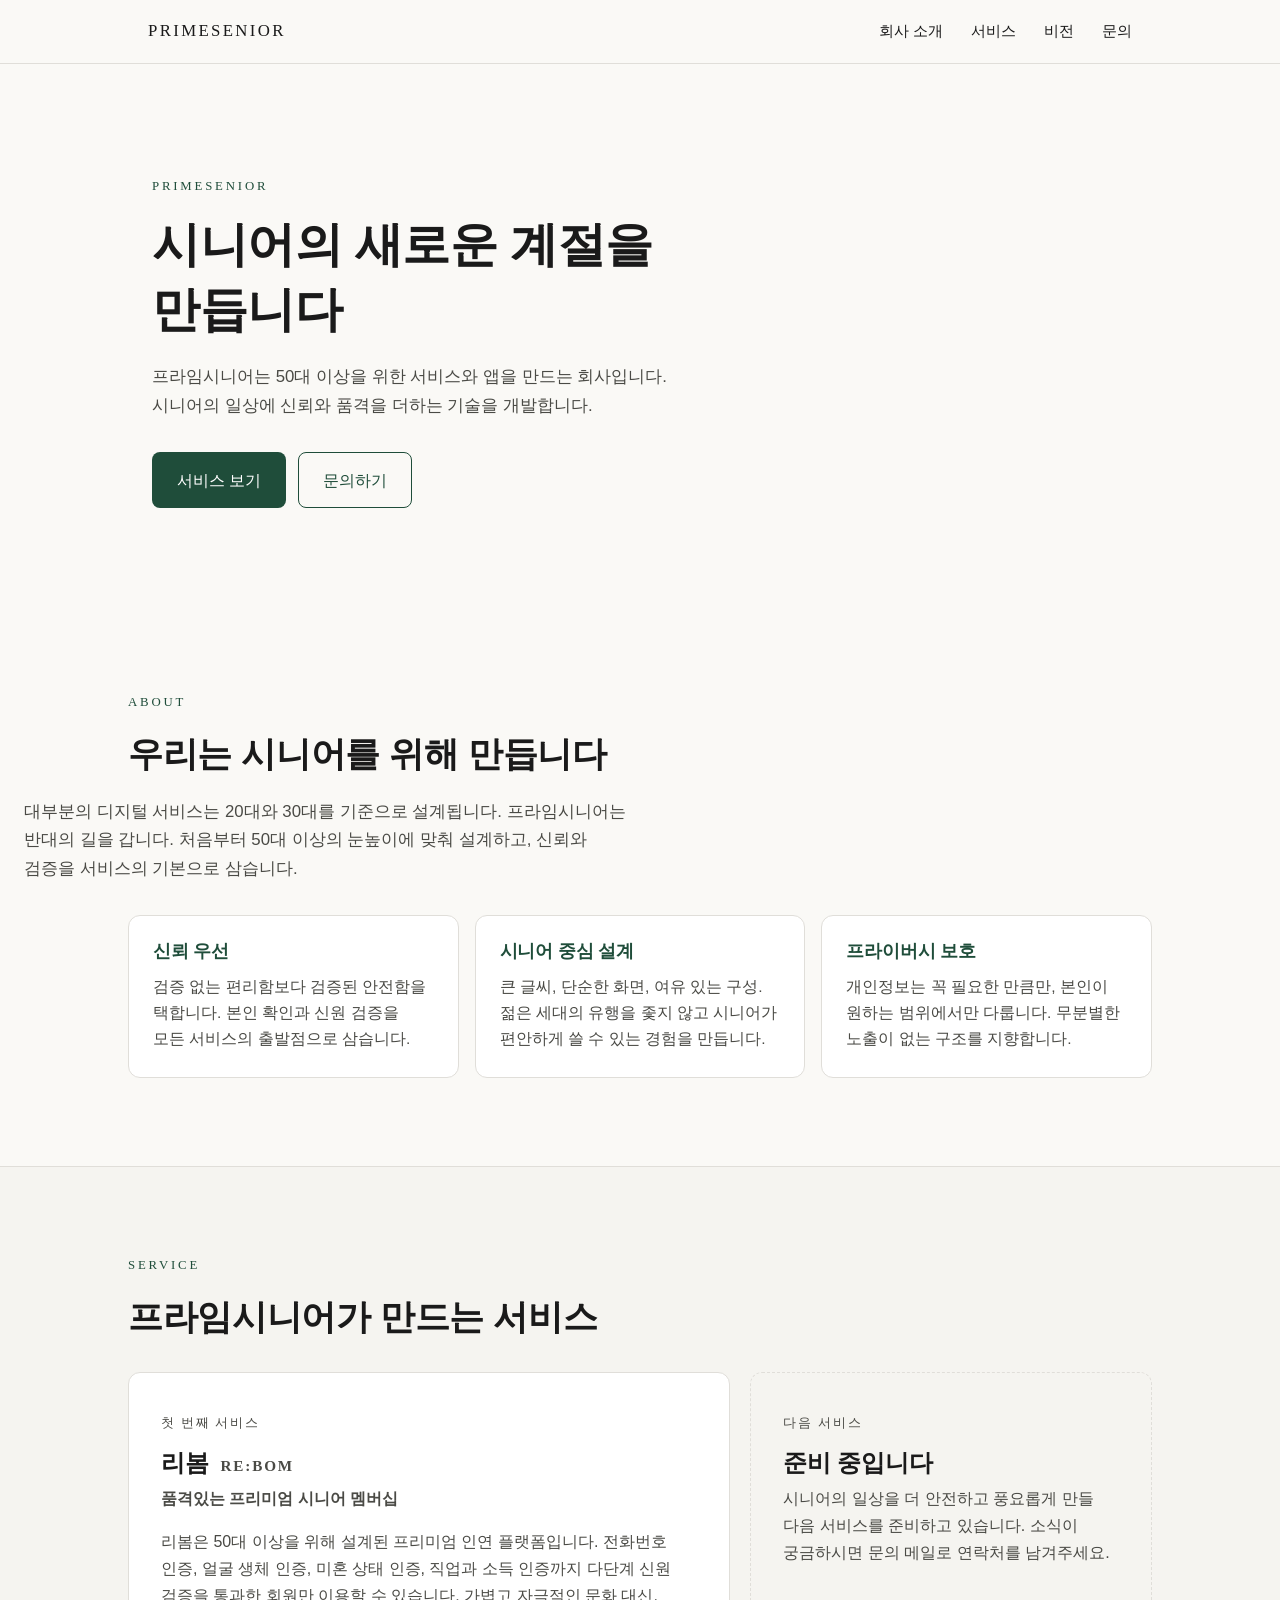
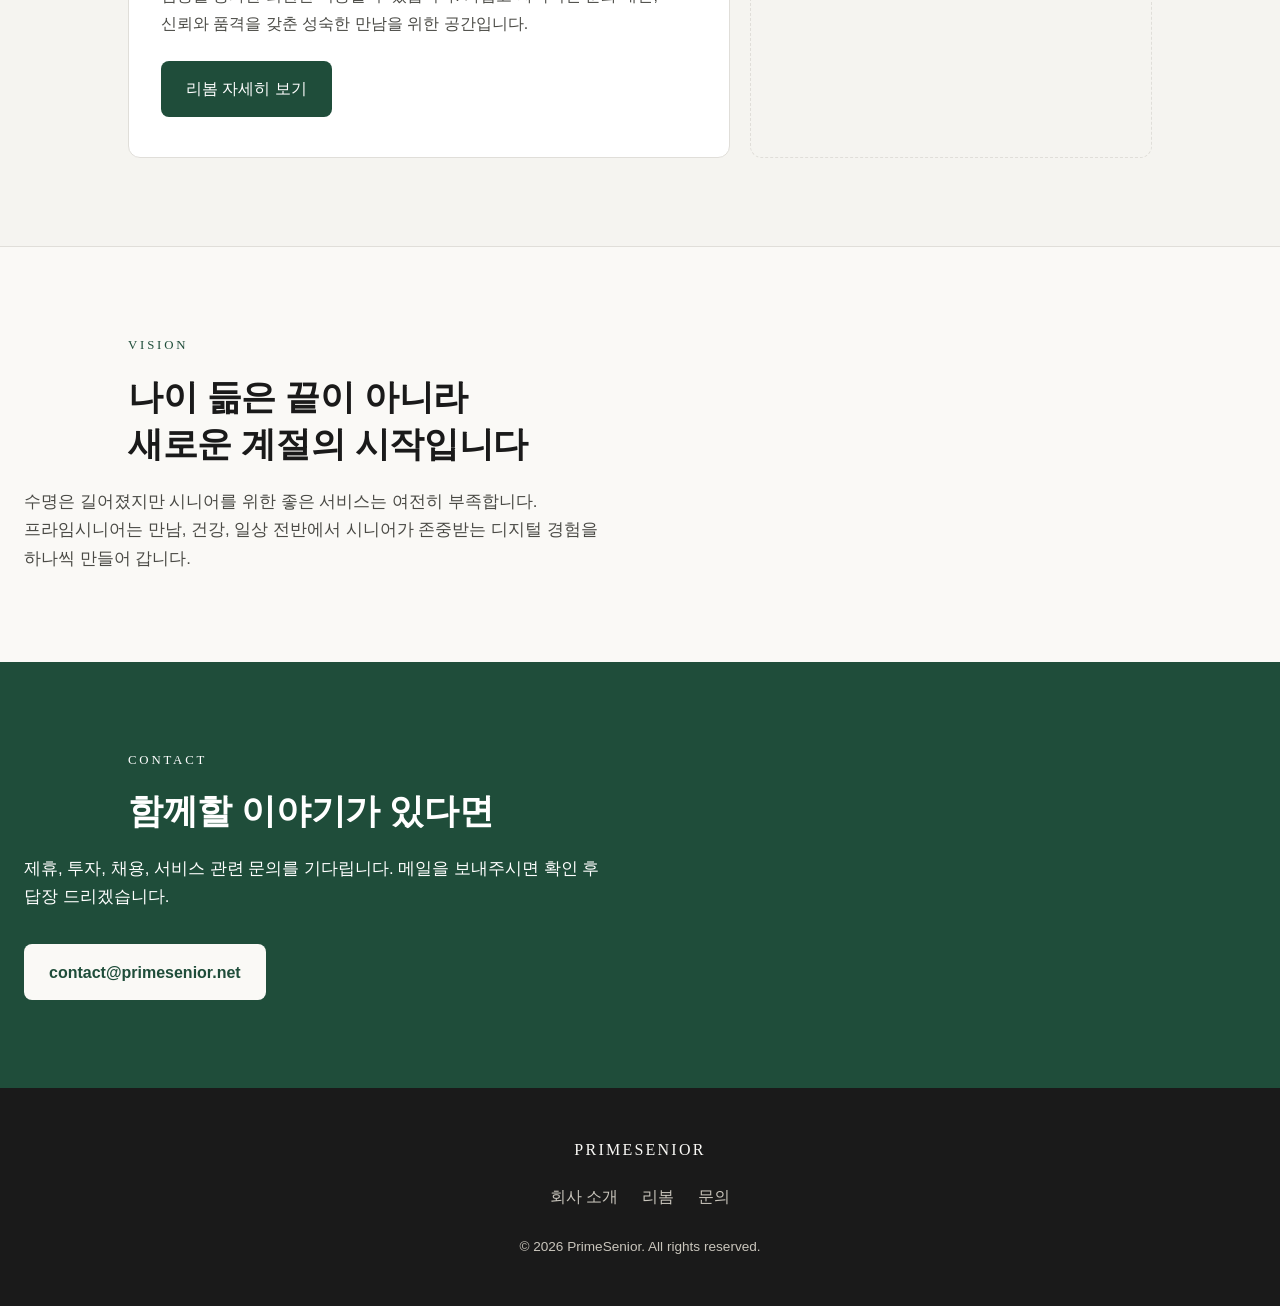
==== index.html @ 42880ac1 "Initial site: PrimeSenior company page Co-Authored-By: Claude Fable 5 <noreply@anthropic.com>" ====
<!DOCTYPE html>
<html lang="ko">
<head>
  <meta charset="UTF-8">
  <meta name="viewport" content="width=device-width, initial-scale=1.0">
  <title>프라임시니어 — 시니어를 위한 서비스를 만드는 회사</title>
  <meta name="description" content="프라임시니어는 50대 이상을 위한 서비스와 앱을 만드는 회사입니다. 프리미엄 시니어 멤버십 리봄을 운영합니다.">
  <link rel="canonical" href="https://primesenior.net/">
  <meta property="og:type" content="website">
  <meta property="og:title" content="프라임시니어 — 시니어를 위한 서비스를 만드는 회사">
  <meta property="og:description" content="시니어의 일상에 신뢰와 품격을 더하는 기술을 만듭니다.">
  <meta property="og:url" content="https://primesenior.net/">
  <link rel="icon" href="data:image/svg+xml,%3Csvg xmlns='http://www.w3.org/2000/svg' viewBox='0 0 100 100'%3E%3Crect width='100' height='100' rx='20' fill='%231f4d3a'/%3E%3Ctext x='50' y='68' font-size='52' font-family='Georgia,serif' fill='%23faf9f6' text-anchor='middle'%3EP%3C/text%3E%3C/svg%3E">
  <link rel="stylesheet" href="assets/style.css">
</head>
<body>
  <a class="skip-link" href="#main">본문으로 건너뛰기</a>

  <header class="site-header">
    <nav class="nav" aria-label="주요 메뉴">
      <a class="brand" href="#top">PRIMESENIOR</a>
      <button class="nav-toggle" type="button" aria-expanded="false" aria-controls="nav-menu">
        <span class="nav-toggle-label">메뉴</span>
        <span class="nav-toggle-bar" aria-hidden="true"></span>
      </button>
      <ul class="nav-menu" id="nav-menu">
        <li><a href="#about">회사 소개</a></li>
        <li><a href="#service">서비스</a></li>
        <li><a href="#vision">비전</a></li>
        <li><a href="#contact">문의</a></li>
      </ul>
    </nav>
  </header>

  <main id="main">
    <section class="hero" id="top">
      <p class="eyebrow">PRIMESENIOR</p>
      <h1>시니어의 새로운 계절을<br>만듭니다</h1>
      <p class="hero-sub">
        프라임시니어는 50대 이상을 위한 서비스와 앱을 만드는 회사입니다.
        시니어의 일상에 신뢰와 품격을 더하는 기술을 개발합니다.
      </p>
      <div class="hero-actions">
        <a class="btn btn-primary" href="#service">서비스 보기</a>
        <a class="btn btn-ghost" href="#contact">문의하기</a>
      </div>
    </section>

    <section class="section" id="about" aria-labelledby="about-title">
      <p class="eyebrow">ABOUT</p>
      <h2 id="about-title">우리는 시니어를 위해 만듭니다</h2>
      <p class="section-lead">
        대부분의 디지털 서비스는 20대와 30대를 기준으로 설계됩니다.
        프라임시니어는 반대의 길을 갑니다. 처음부터 50대 이상의 눈높이에 맞춰
        설계하고, 신뢰와 검증을 서비스의 기본으로 삼습니다.
      </p>
      <ul class="card-grid">
        <li class="card">
          <h3>신뢰 우선</h3>
          <p>검증 없는 편리함보다 검증된 안전함을 택합니다. 본인 확인과 신원 검증을 모든 서비스의 출발점으로 삼습니다.</p>
        </li>
        <li class="card">
          <h3>시니어 중심 설계</h3>
          <p>큰 글씨, 단순한 화면, 여유 있는 구성. 젊은 세대의 유행을 좇지 않고 시니어가 편안하게 쓸 수 있는 경험을 만듭니다.</p>
        </li>
        <li class="card">
          <h3>프라이버시 보호</h3>
          <p>개인정보는 꼭 필요한 만큼만, 본인이 원하는 범위에서만 다룹니다. 무분별한 노출이 없는 구조를 지향합니다.</p>
        </li>
      </ul>
    </section>

    <section class="section section-alt" id="service" aria-labelledby="service-title">
      <p class="eyebrow">SERVICE</p>
      <h2 id="service-title">프라임시니어가 만드는 서비스</h2>
      <div class="service-list">
        <article class="service">
          <p class="service-tag">첫 번째 서비스</p>
          <h3>리봄 <span class="service-en">RE:BOM</span></h3>
          <p class="service-tagline">품격있는 프리미엄 시니어 멤버십</p>
          <p>
            리봄은 50대 이상을 위해 설계된 프리미엄 인연 플랫폼입니다.
            전화번호 인증, 얼굴 생체 인증, 미혼 상태 인증, 직업과 소득 인증까지
            다단계 신원 검증을 통과한 회원만 이용할 수 있습니다.
            가볍고 자극적인 문화 대신, 신뢰와 품격을 갖춘 성숙한 만남을 위한 공간입니다.
          </p>
          <a class="btn btn-primary" href="https://rebom-libom.vercel.app/">리봄 자세히 보기</a>
        </article>
        <article class="service service-upcoming">
          <p class="service-tag">다음 서비스</p>
          <h3>준비 중입니다</h3>
          <p>
            시니어의 일상을 더 안전하고 풍요롭게 만들 다음 서비스를 준비하고 있습니다.
            소식이 궁금하시면 문의 메일로 연락처를 남겨주세요.
          </p>
        </article>
      </div>
    </section>

    <section class="section" id="vision" aria-labelledby="vision-title">
      <p class="eyebrow">VISION</p>
      <h2 id="vision-title">나이 듦은 끝이 아니라<br>새로운 계절의 시작입니다</h2>
      <p class="section-lead">
        수명은 길어졌지만 시니어를 위한 좋은 서비스는 여전히 부족합니다.
        프라임시니어는 만남, 건강, 일상 전반에서 시니어가 존중받는
        디지털 경험을 하나씩 만들어 갑니다.
      </p>
    </section>

    <section class="section section-dark" id="contact" aria-labelledby="contact-title">
      <p class="eyebrow">CONTACT</p>
      <h2 id="contact-title">함께할 이야기가 있다면</h2>
      <p class="section-lead">
        제휴, 투자, 채용, 서비스 관련 문의를 기다립니다.
        메일을 보내주시면 확인 후 답장 드리겠습니다.
      </p>
      <a class="btn btn-light" href="mailto:contact@primesenior.net">contact@primesenior.net</a>
    </section>
  </main>

  <footer class="site-footer">
    <p class="footer-brand">PRIMESENIOR</p>
    <nav aria-label="바닥글 메뉴">
      <ul class="footer-links">
        <li><a href="#about">회사 소개</a></li>
        <li><a href="https://rebom-libom.vercel.app/">리봄</a></li>
        <li><a href="#contact">문의</a></li>
      </ul>
    </nav>
    <p class="footer-copy">© 2026 PrimeSenior. All rights reserved.</p>
  </footer>

  <script src="assets/script.js"></script>
</body>
</html>
---- assets/style.css ----
/* PrimeSenior — mobile-first, single accent, AAA contrast.
   Contrast ratios on #faf9f6: #1a1a1a 16.5:1, #4a4a45 8.5:1, #1f4d3a 9.2:1.
   On #1f4d3a: #fff 9.6:1. On #1a1a1a: #c9c5bc 10.1:1, #faf9f6 16.5:1. */

:root {
  --bg: #faf9f6;
  --bg-alt: #f5f4f0;
  --ink: #1a1a1a;
  --muted: #4a4a45;
  --accent: #1f4d3a;
  --line: #e0ded9;
  --dark-text: #c9c5bc;
}

* {
  margin: 0;
  padding: 0;
  box-sizing: border-box;
}

html {
  scroll-behavior: smooth;
}

@media (prefers-reduced-motion: reduce) {
  html {
    scroll-behavior: auto;
  }
  *,
  *::before,
  *::after {
    animation-duration: 0.01ms !important;
    animation-iteration-count: 1 !important;
    transition-duration: 0.01ms !important;
  }
}

body {
  font-family: "Apple SD Gothic Neo", "Pretendard", "Noto Sans KR", -apple-system, sans-serif;
  background: var(--bg);
  color: var(--ink);
  line-height: 1.7;
  word-break: keep-all;
}

h1, h2, h3 {
  line-height: 1.35;
  letter-spacing: -0.01em;
}

a {
  color: var(--accent);
}

a:focus-visible,
button:focus-visible {
  outline: 3px solid var(--accent);
  outline-offset: 3px;
  border-radius: 2px;
}

.skip-link {
  position: absolute;
  left: -9999px;
  top: 0;
  background: var(--accent);
  color: #fff;
  padding: 0.75rem 1.25rem;
  z-index: 100;
}

.skip-link:focus {
  left: 0;
}

/* Header */
.site-header {
  position: sticky;
  top: 0;
  background: var(--bg);
  border-bottom: 1px solid var(--line);
  z-index: 10;
}

.nav {
  display: flex;
  flex-wrap: wrap;
  align-items: center;
  justify-content: space-between;
  max-width: 64rem;
  margin: 0 auto;
  padding: 0.9rem 1.25rem;
}

.brand {
  font-family: Georgia, "Times New Roman", serif;
  font-size: 1.05rem;
  letter-spacing: 0.14em;
  color: var(--ink);
  text-decoration: none;
}

.nav-toggle {
  display: inline-flex;
  align-items: center;
  gap: 0.5rem;
  background: none;
  border: 1px solid var(--line);
  border-radius: 6px;
  padding: 0.45rem 0.8rem;
  font-size: 0.9rem;
  color: var(--ink);
  cursor: pointer;
}

.nav-toggle-bar {
  display: inline-block;
  width: 1rem;
  height: 2px;
  background: var(--ink);
  box-shadow: 0 5px 0 var(--ink), 0 -5px 0 var(--ink);
}

.nav-menu {
  display: none;
  list-style: none;
  width: 100%;
  padding-top: 0.75rem;
}

.nav-menu.open {
  display: block;
}

.nav-menu a {
  display: block;
  padding: 0.7rem 0.25rem;
  color: var(--ink);
  text-decoration: none;
  border-top: 1px solid var(--line);
  font-size: 1rem;
}

.nav-menu a:hover {
  color: var(--accent);
}

/* Hero */
.hero {
  max-width: 64rem;
  margin: 0 auto;
  padding: 4.5rem 1.25rem 4rem;
}

.eyebrow {
  font-family: Georgia, "Times New Roman", serif;
  font-size: 0.8rem;
  letter-spacing: 0.22em;
  color: var(--accent);
  margin-bottom: 1rem;
}

.hero h1 {
  font-size: clamp(1.9rem, 6vw, 3rem);
  margin-bottom: 1.25rem;
}

.hero-sub {
  font-size: 1.05rem;
  color: var(--muted);
  max-width: 34rem;
  margin-bottom: 2rem;
}

.hero-actions {
  display: flex;
  flex-wrap: wrap;
  gap: 0.75rem;
}

/* Buttons */
.btn {
  display: inline-block;
  padding: 0.85rem 1.5rem;
  border-radius: 8px;
  font-size: 1rem;
  text-decoration: none;
  border: 1px solid transparent;
}

.btn-primary {
  background: var(--accent);
  color: #fff;
}

.btn-primary:hover {
  background: #163a2c;
}

.btn-ghost {
  border-color: var(--accent);
  color: var(--accent);
}

.btn-ghost:hover {
  background: var(--bg-alt);
}

.btn-light {
  background: var(--bg);
  color: var(--accent);
  font-weight: 600;
}

.btn-light:hover {
  background: var(--bg-alt);
}

/* Sections */
.section {
  padding: 4rem 1.25rem;
}

.section > * {
  max-width: 64rem;
  margin-left: auto;
  margin-right: auto;
}

.section h2 {
  font-size: clamp(1.5rem, 4.5vw, 2.2rem);
  margin-bottom: 1.25rem;
}

.section-lead {
  font-size: 1.05rem;
  color: var(--muted);
  max-width: 38rem;
  margin-left: 0;
}

.section-alt {
  background: var(--bg-alt);
  border-top: 1px solid var(--line);
  border-bottom: 1px solid var(--line);
}

.section-dark {
  background: var(--accent);
  color: #fff;
}

.section-dark .eyebrow {
  color: #fff;
}

.section-dark .section-lead {
  color: #fff;
  margin-bottom: 2rem;
}

/* Cards */
.card-grid {
  list-style: none;
  display: grid;
  gap: 1rem;
  margin-top: 2rem;
}

.card {
  background: #fff;
  border: 1px solid var(--line);
  border-radius: 12px;
  padding: 1.5rem;
}

.card h3 {
  font-size: 1.1rem;
  margin-bottom: 0.6rem;
  color: var(--accent);
}

.card p {
  color: var(--muted);
  font-size: 0.97rem;
}

/* Services */
.service-list {
  display: grid;
  gap: 1.25rem;
  margin-top: 2rem;
}

.service {
  background: #fff;
  border: 1px solid var(--line);
  border-radius: 12px;
  padding: 2rem 1.5rem;
}

.service-tag {
  font-size: 0.8rem;
  letter-spacing: 0.14em;
  color: var(--accent);
  font-family: Georgia, "Times New Roman", serif;
  margin-bottom: 0.75rem;
}

.service h3 {
  font-size: 1.5rem;
  margin-bottom: 0.35rem;
}

.service-en {
  font-family: Georgia, "Times New Roman", serif;
  font-size: 0.95rem;
  letter-spacing: 0.12em;
  color: var(--muted);
  margin-left: 0.35rem;
}

.service-tagline {
  color: var(--accent);
  font-weight: 600;
  margin-bottom: 1rem;
}

.service p {
  color: var(--muted);
}

.service .btn {
  margin-top: 1.5rem;
}

.service-upcoming {
  background: transparent;
  border-style: dashed;
}

/* Footer */
.site-footer {
  background: var(--ink);
  color: var(--dark-text);
  padding: 3rem 1.25rem;
  text-align: center;
}

.footer-brand {
  font-family: Georgia, "Times New Roman", serif;
  letter-spacing: 0.14em;
  color: var(--bg);
  margin-bottom: 1.25rem;
}

.footer-links {
  list-style: none;
  display: flex;
  justify-content: center;
  flex-wrap: wrap;
  gap: 1.5rem;
  margin-bottom: 1.5rem;
}

.footer-links a {
  color: var(--dark-text);
  text-decoration: none;
}

.footer-links a:hover {
  color: var(--bg);
  text-decoration: underline;
}

.footer-links a:focus-visible {
  outline-color: var(--bg);
}

.footer-copy {
  font-size: 0.85rem;
}

/* Desktop */
@media (min-width: 48rem) {
  .nav-toggle {
    display: none;
  }

  .nav-menu {
    display: flex;
    width: auto;
    gap: 1.75rem;
    padding-top: 0;
  }

  .nav-menu a {
    border-top: none;
    padding: 0.25rem 0;
    font-size: 0.95rem;
  }

  .hero {
    padding: 7rem 1.5rem 6rem;
  }

  .section {
    padding: 5.5rem 1.5rem;
  }

  .card-grid {
    grid-template-columns: repeat(3, 1fr);
  }

  .service-list {
    grid-template-columns: 3fr 2fr;
  }

  .service {
    padding: 2.5rem 2rem;
  }
}
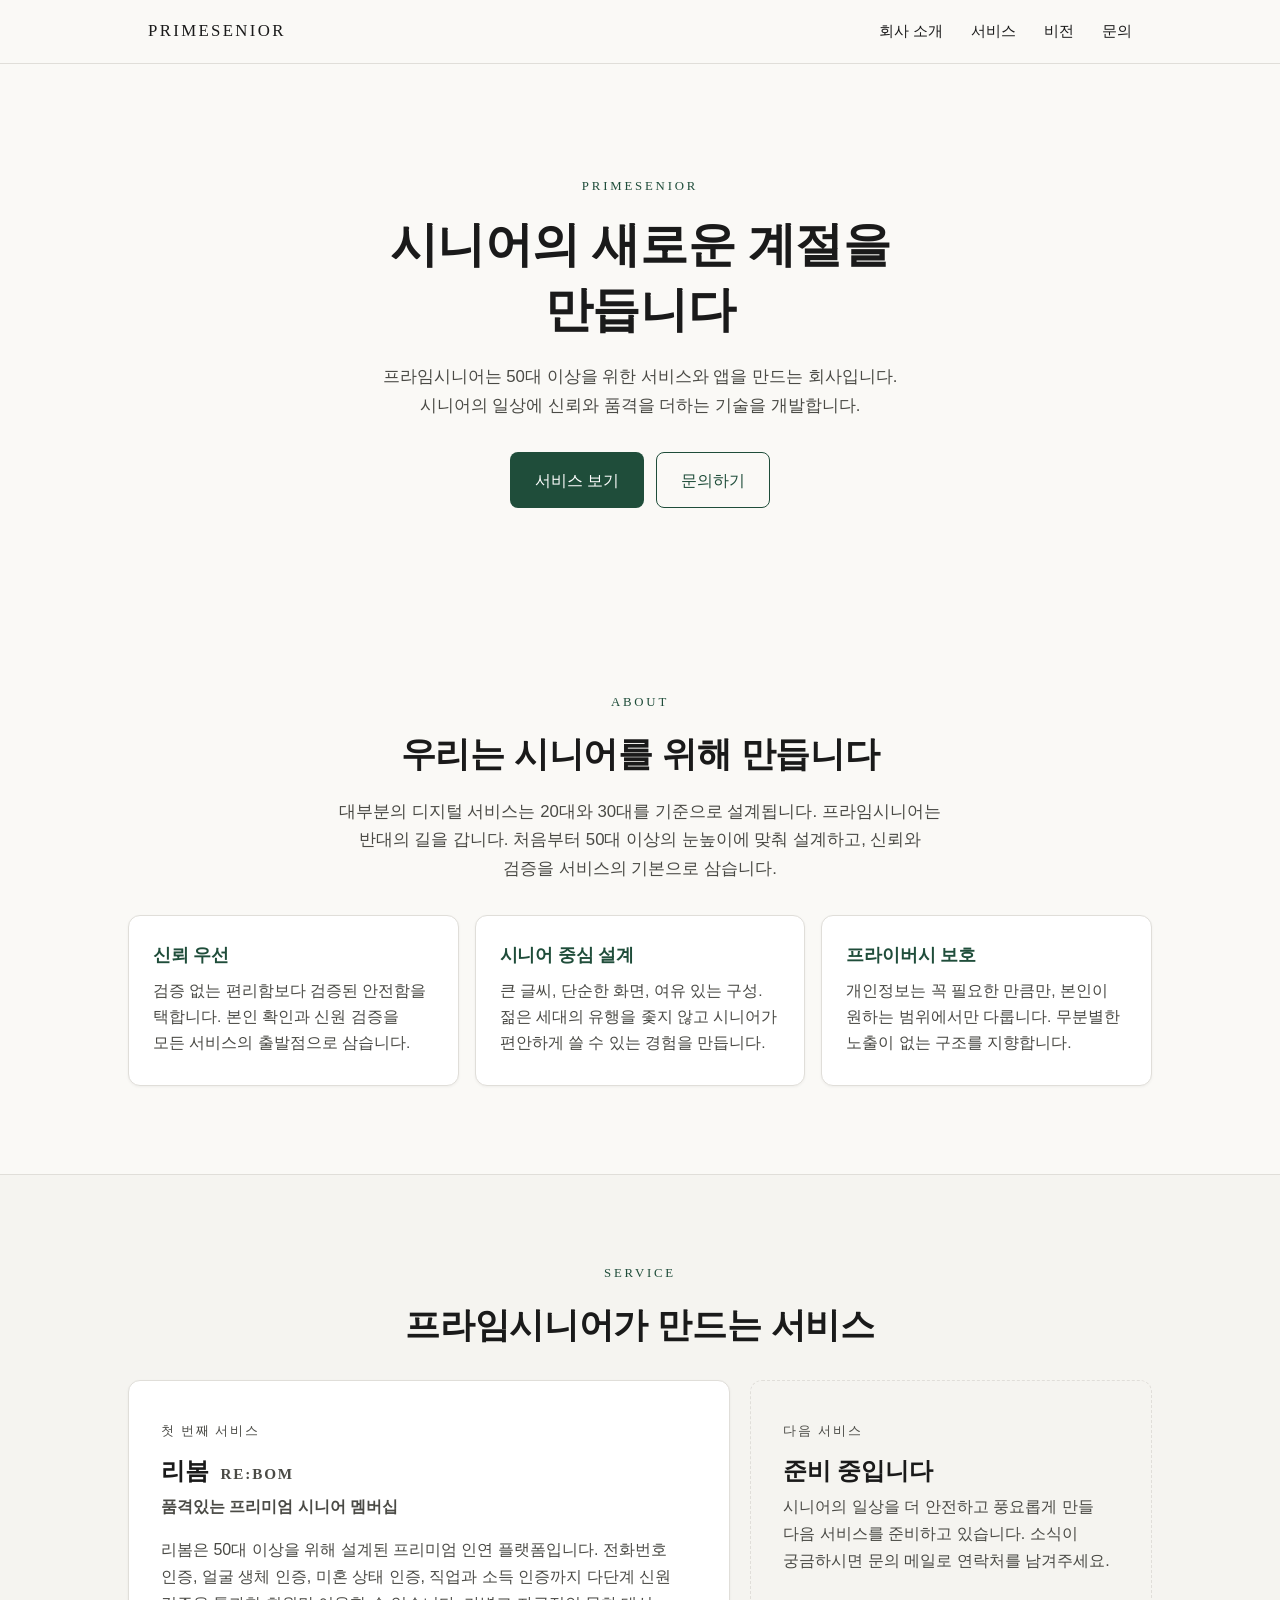
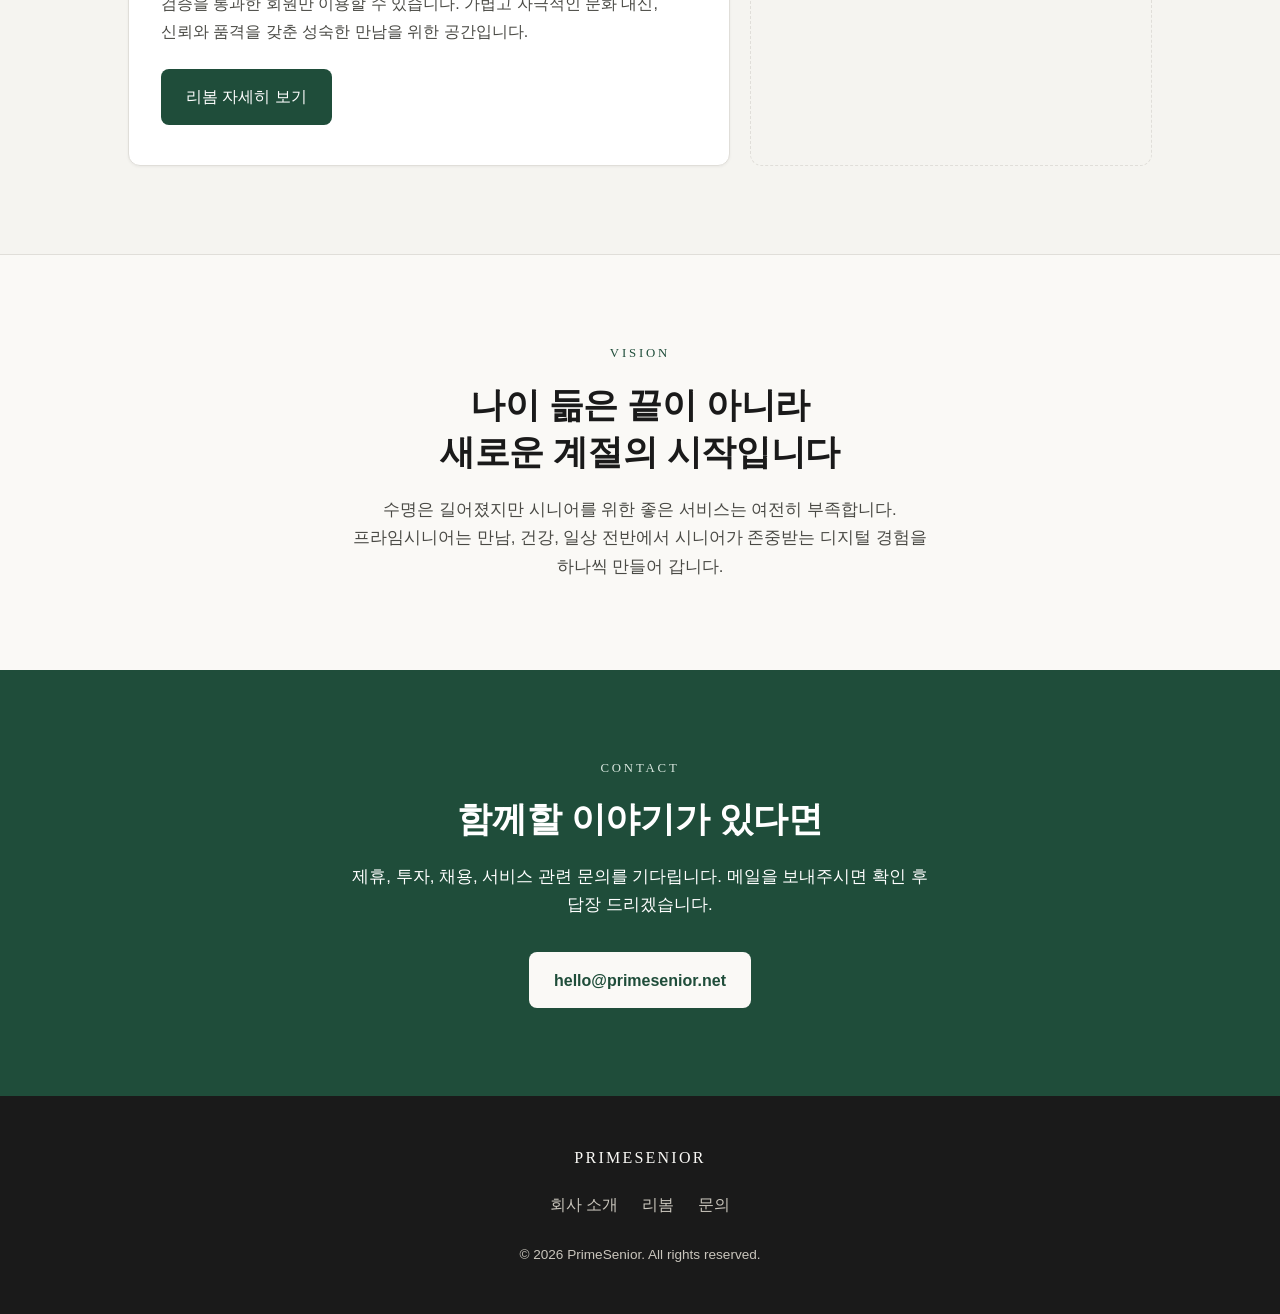
==== commit 078da3f2: "Center layout, change contact email to hello@, visual polish Co-Authored-By: Claude Fable 5 <noreply" ====
--- a/index.html
+++ b/index.html
@@ -114,7 +114,7 @@
         제휴, 투자, 채용, 서비스 관련 문의를 기다립니다.
         메일을 보내주시면 확인 후 답장 드리겠습니다.
       </p>
-      <a class="btn btn-light" href="mailto:contact@primesenior.net">contact@primesenior.net</a>
+      <a class="btn btn-light" href="mailto:hello@primesenior.net">hello@primesenior.net</a>
     </section>
   </main>
 
--- a/assets/style.css
+++ b/assets/style.css
@@ -150,6 +150,7 @@
   max-width: 64rem;
   margin: 0 auto;
   padding: 4.5rem 1.25rem 4rem;
+  text-align: center;
 }
 
 .eyebrow {
@@ -169,12 +170,13 @@
   font-size: 1.05rem;
   color: var(--muted);
   max-width: 34rem;
-  margin-bottom: 2rem;
+  margin: 0 auto 2rem;
 }
 
 .hero-actions {
   display: flex;
   flex-wrap: wrap;
+  justify-content: center;
   gap: 0.75rem;
 }
 
@@ -186,6 +188,11 @@
   font-size: 1rem;
   text-decoration: none;
   border: 1px solid transparent;
+  transition: background-color 0.15s ease, transform 0.15s ease;
+}
+
+.btn:hover {
+  transform: translateY(-1px);
 }
 
 .btn-primary {
@@ -227,6 +234,11 @@
   margin-right: auto;
 }
 
+.section .eyebrow,
+.section h2 {
+  text-align: center;
+}
+
 .section h2 {
   font-size: clamp(1.5rem, 4.5vw, 2.2rem);
   margin-bottom: 1.25rem;
@@ -236,7 +248,7 @@
   font-size: 1.05rem;
   color: var(--muted);
   max-width: 38rem;
-  margin-left: 0;
+  text-align: center;
 }
 
 .section-alt {
@@ -248,10 +260,11 @@
 .section-dark {
   background: var(--accent);
   color: #fff;
+  text-align: center;
 }
 
 .section-dark .eyebrow {
-  color: #fff;
+  color: #d8e6de;
 }
 
 .section-dark .section-lead {
@@ -271,7 +284,8 @@
   background: #fff;
   border: 1px solid var(--line);
   border-radius: 12px;
-  padding: 1.5rem;
+  padding: 1.75rem 1.5rem;
+  box-shadow: 0 1px 3px rgba(26, 26, 26, 0.05);
 }
 
 .card h3 {
@@ -297,6 +311,7 @@
   border: 1px solid var(--line);
   border-radius: 12px;
   padding: 2rem 1.5rem;
+  box-shadow: 0 1px 3px rgba(26, 26, 26, 0.05);
 }
 
 .service-tag {
@@ -337,6 +352,7 @@
 .service-upcoming {
   background: transparent;
   border-style: dashed;
+  box-shadow: none;
 }
 
 /* Footer */
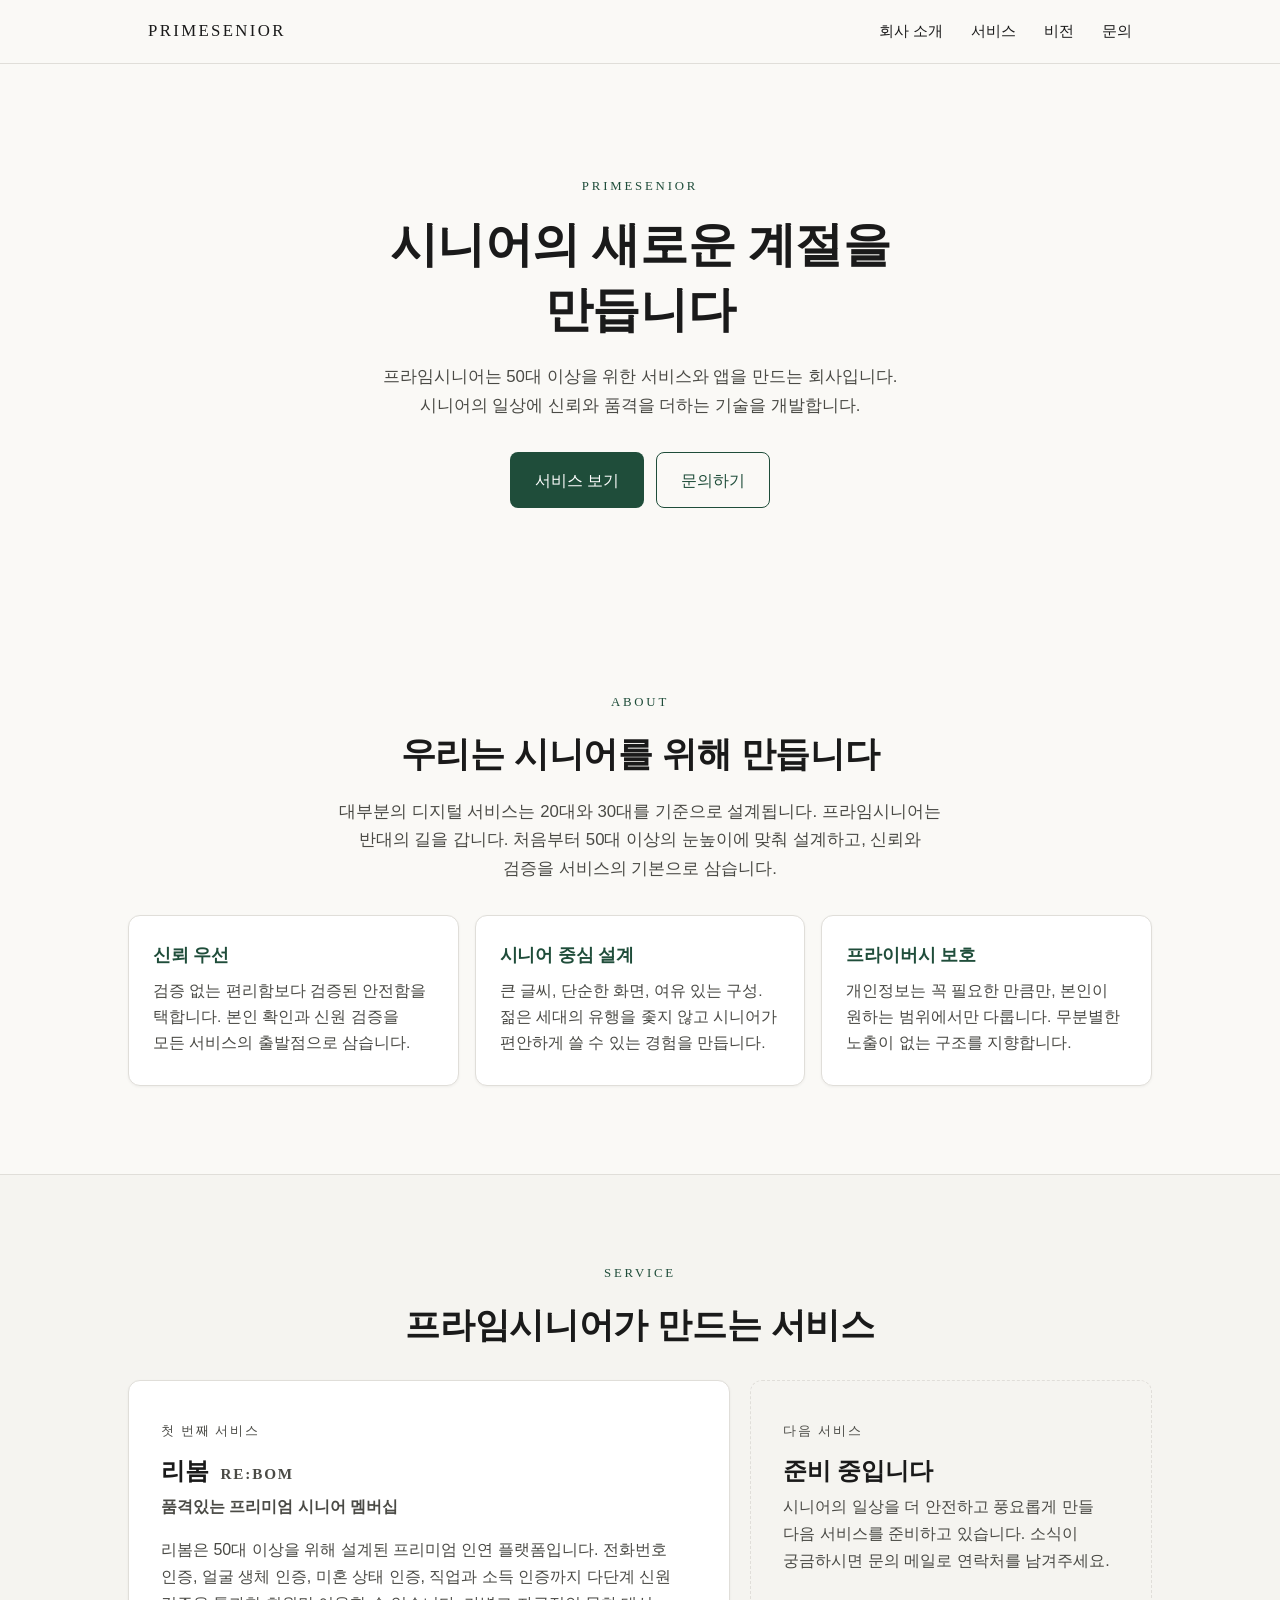
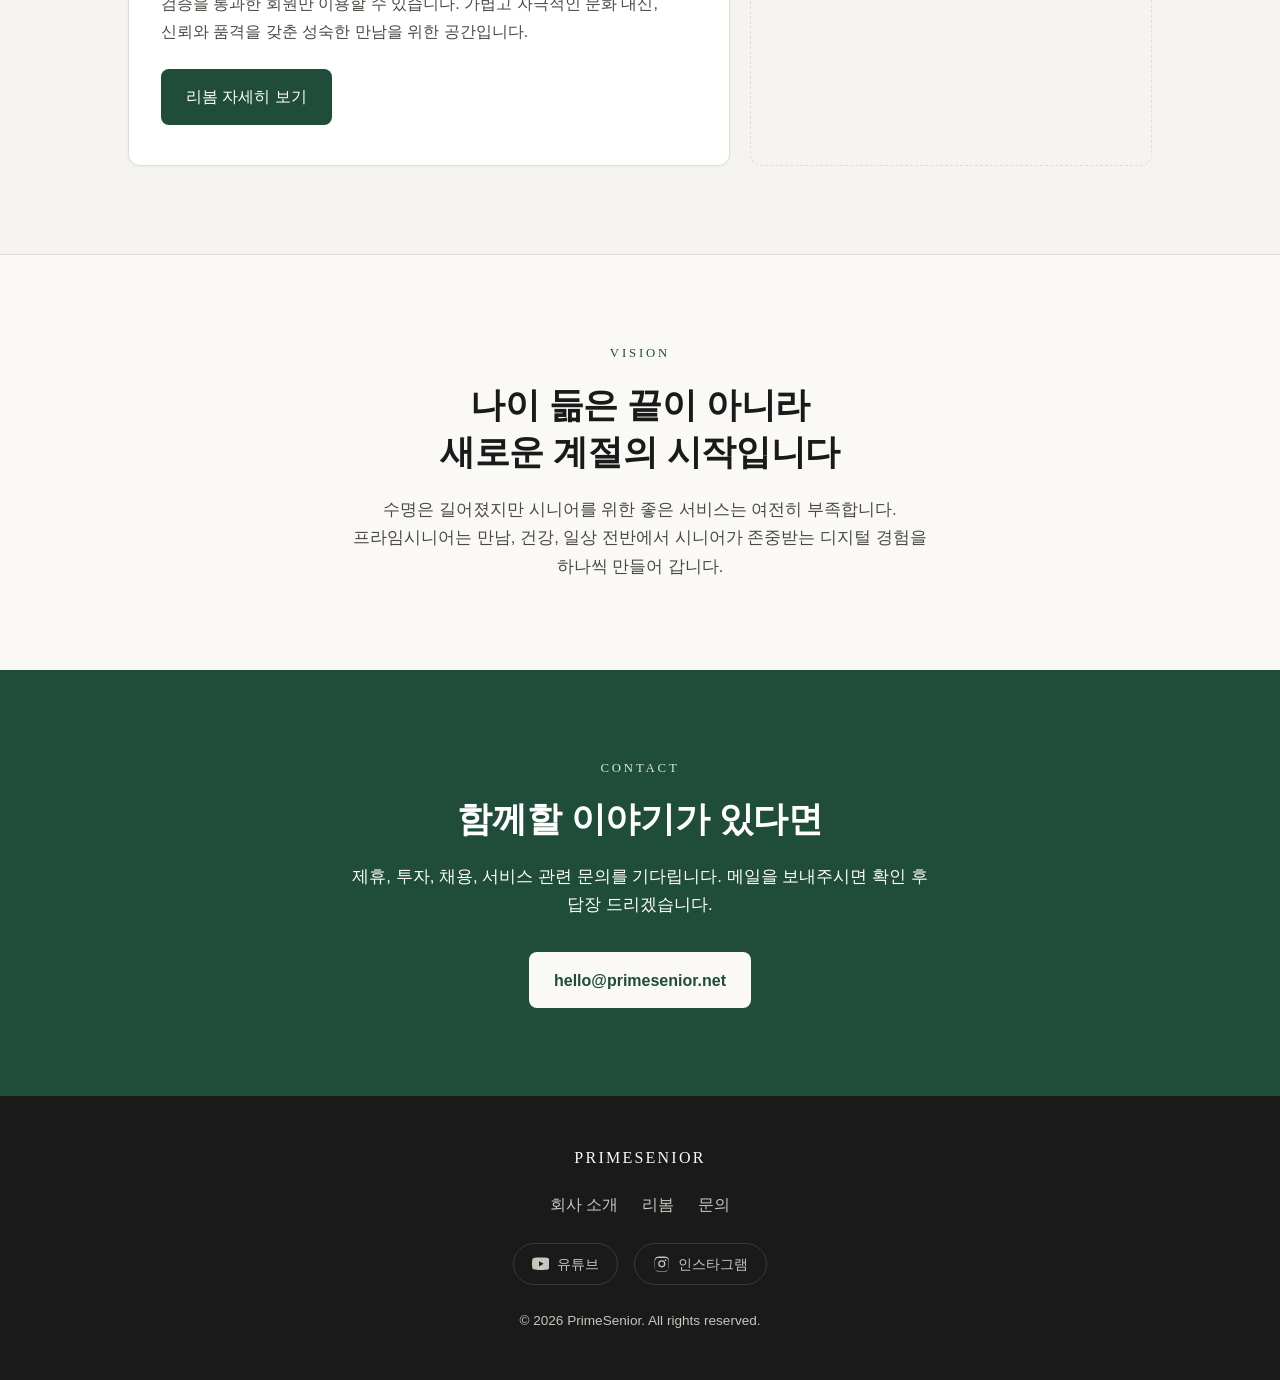
==== commit fcedfbae: "Add YouTube and Instagram links to footer Co-Authored-By: Claude Fable 5 <noreply@anthropic.com>" ====
--- a/index.html
+++ b/index.html
@@ -84,7 +84,7 @@
             다단계 신원 검증을 통과한 회원만 이용할 수 있습니다.
             가볍고 자극적인 문화 대신, 신뢰와 품격을 갖춘 성숙한 만남을 위한 공간입니다.
           </p>
-          <a class="btn btn-primary" href="https://rebom-libom.vercel.app/">리봄 자세히 보기</a>
+          <a class="btn btn-primary" href="/rebom">리봄 자세히 보기</a>
         </article>
         <article class="service service-upcoming">
           <p class="service-tag">다음 서비스</p>
@@ -123,10 +123,24 @@
     <nav aria-label="바닥글 메뉴">
       <ul class="footer-links">
         <li><a href="#about">회사 소개</a></li>
-        <li><a href="https://rebom-libom.vercel.app/">리봄</a></li>
+        <li><a href="/rebom">리봄</a></li>
         <li><a href="#contact">문의</a></li>
       </ul>
     </nav>
+    <ul class="footer-social" aria-label="SNS 계정">
+      <li>
+        <a href="https://www.youtube.com/@primesenior0530" target="_blank" rel="noopener">
+          <svg class="social-icon" viewBox="0 0 24 24" aria-hidden="true" focusable="false"><path fill="currentColor" d="M23.5 6.2a3 3 0 0 0-2.1-2.1C19.5 3.5 12 3.5 12 3.5s-7.5 0-9.4.6A3 3 0 0 0 .5 6.2 31.3 31.3 0 0 0 0 12a31.3 31.3 0 0 0 .5 5.8 3 3 0 0 0 2.1 2.1c1.9.6 9.4.6 9.4.6s7.5 0 9.4-.6a3 3 0 0 0 2.1-2.1A31.3 31.3 0 0 0 24 12a31.3 31.3 0 0 0-.5-5.8zM9.6 15.6V8.4L15.8 12l-6.2 3.6z"/></svg>
+          <span>유튜브</span>
+        </a>
+      </li>
+      <li>
+        <a href="https://www.instagram.com/re.bom_/" target="_blank" rel="noopener">
+          <svg class="social-icon" viewBox="0 0 24 24" aria-hidden="true" focusable="false"><path fill="currentColor" d="M12 2.2c3.2 0 3.6 0 4.8.1 1.2.1 1.8.2 2.2.4.6.2 1 .5 1.4.9.4.4.7.8.9 1.4.2.4.4 1 .4 2.2.1 1.2.1 1.6.1 4.8s0 3.6-.1 4.8c-.1 1.2-.2 1.8-.4 2.2-.2.6-.5 1-.9 1.4-.4.4-.8.7-1.4.9-.4.2-1 .4-2.2.4-1.2.1-1.6.1-4.8.1s-3.6 0-4.8-.1c-1.2-.1-1.8-.2-2.2-.4a3.9 3.9 0 0 1-1.4-.9c-.4-.4-.7-.8-.9-1.4-.2-.4-.4-1-.4-2.2-.1-1.2-.1-1.6-.1-4.8s0-3.6.1-4.8c.1-1.2.2-1.8.4-2.2.2-.6.5-1 .9-1.4.4-.4.8-.7 1.4-.9.4-.2 1-.4 2.2-.4 1.2-.1 1.6-.1 4.8-.1zm0 1.8c-3.1 0-3.5 0-4.7.1-1.1.1-1.7.2-2.1.4-.5.2-.9.4-1.2.8-.4.3-.6.7-.8 1.2-.2.4-.3 1-.4 2.1-.1 1.2-.1 1.6-.1 4.7s0 3.5.1 4.7c.1 1.1.2 1.7.4 2.1.2.5.4.9.8 1.2.3.4.7.6 1.2.8.4.2 1 .3 2.1.4 1.2.1 1.6.1 4.7.1s3.5 0 4.7-.1c1.1-.1 1.7-.2 2.1-.4.5-.2.9-.4 1.2-.8.4-.3.6-.7.8-1.2.2-.4.3-1 .4-2.1.1-1.2.1-1.6.1-4.7s0-3.5-.1-4.7c-.1-1.1-.2-1.7-.4-2.1a3.2 3.2 0 0 0-.8-1.2 3.2 3.2 0 0 0-1.2-.8c-.4-.2-1-.3-2.1-.4-1.2-.1-1.6-.1-4.7-.1zm0 3.1a4.9 4.9 0 1 1 0 9.8 4.9 4.9 0 0 1 0-9.8zm0 8.1a3.2 3.2 0 1 0 0-6.4 3.2 3.2 0 0 0 0 6.4zm6.2-8.3a1.1 1.1 0 1 1-2.3 0 1.1 1.1 0 0 1 2.3 0z"/></svg>
+          <span>인스타그램</span>
+        </a>
+      </li>
+    </ul>
     <p class="footer-copy">© 2026 PrimeSenior. All rights reserved.</p>
   </footer>
 
--- a/assets/style.css
+++ b/assets/style.css
@@ -393,6 +393,41 @@
   outline-color: var(--bg);
 }
 
+.footer-social {
+  list-style: none;
+  display: flex;
+  justify-content: center;
+  flex-wrap: wrap;
+  gap: 1rem;
+  margin-bottom: 1.5rem;
+}
+
+.footer-social a {
+  display: inline-flex;
+  align-items: center;
+  gap: 0.5rem;
+  color: var(--dark-text);
+  text-decoration: none;
+  border: 1px solid #3a3a36;
+  border-radius: 999px;
+  padding: 0.5rem 1.1rem;
+  font-size: 0.9rem;
+}
+
+.footer-social a:hover {
+  color: var(--bg);
+  border-color: var(--bg);
+}
+
+.footer-social a:focus-visible {
+  outline-color: var(--bg);
+}
+
+.social-icon {
+  width: 1.1rem;
+  height: 1.1rem;
+}
+
 .footer-copy {
   font-size: 0.85rem;
 }
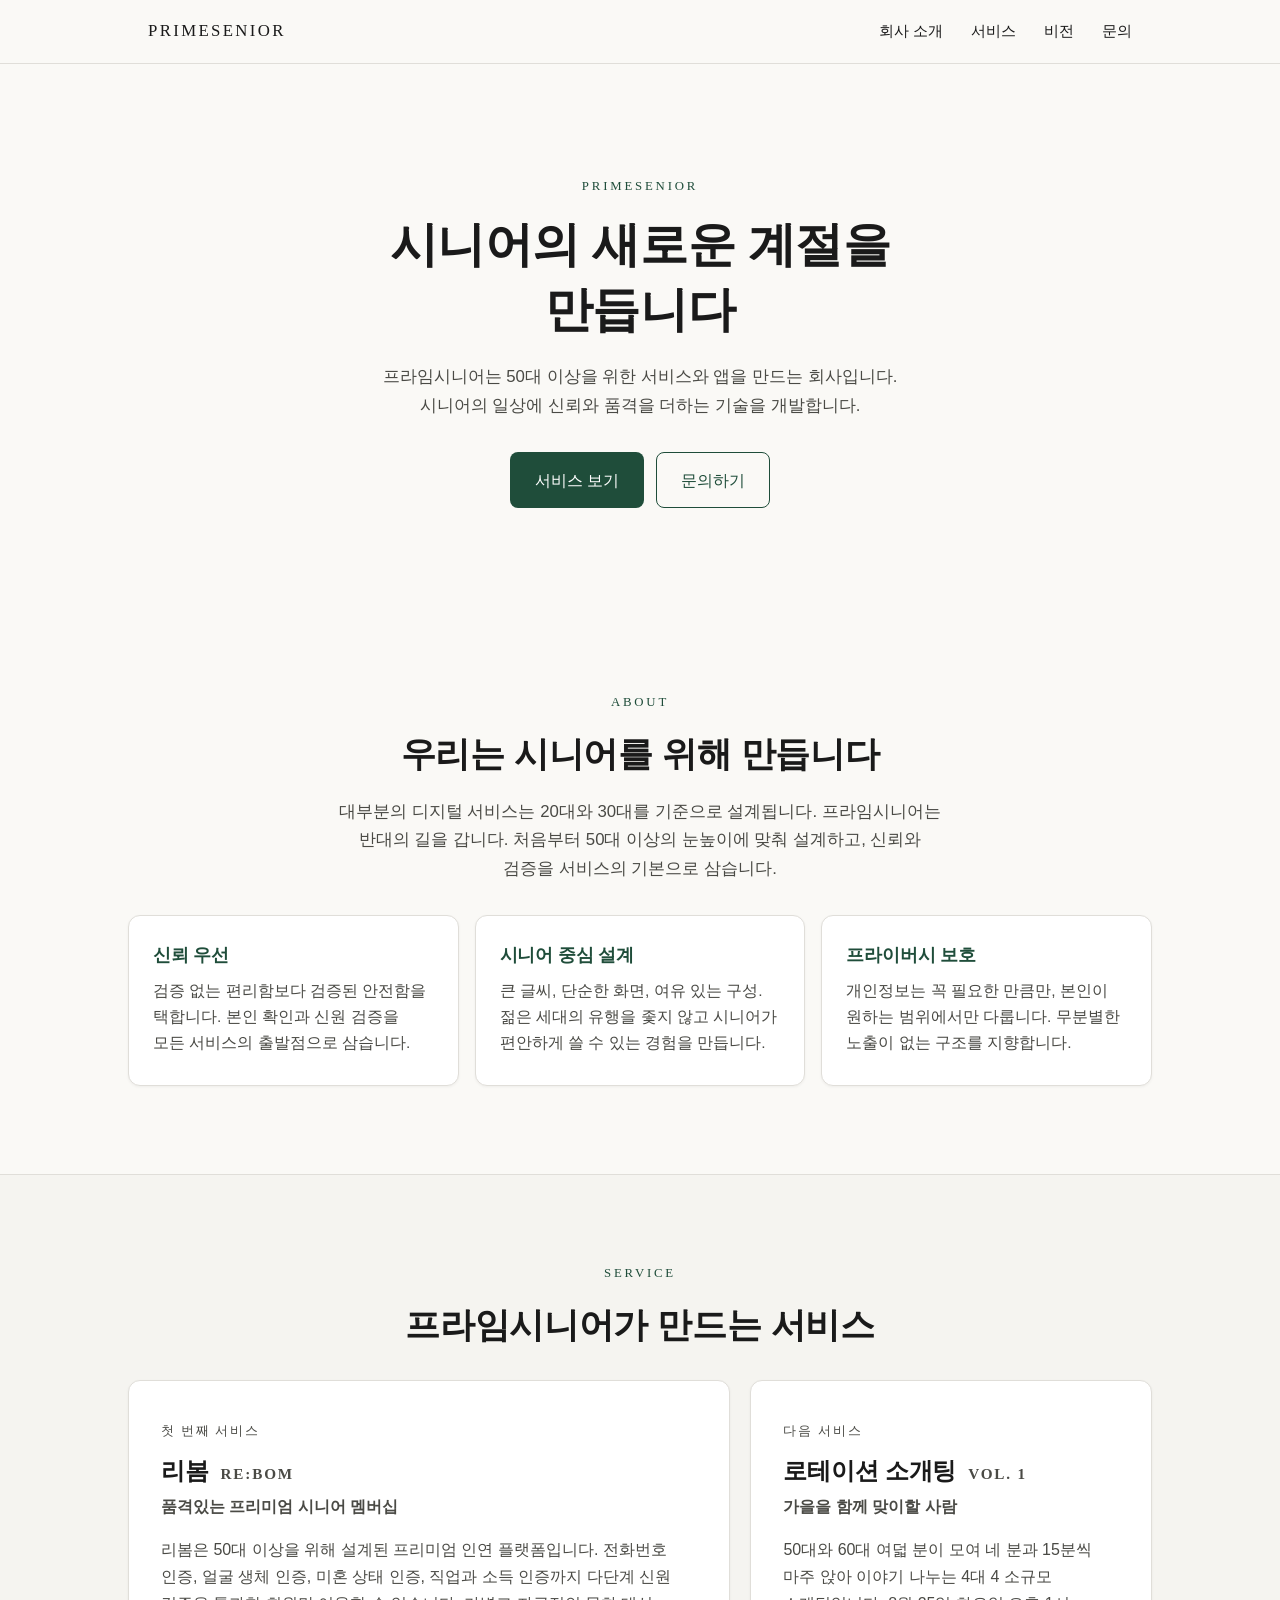
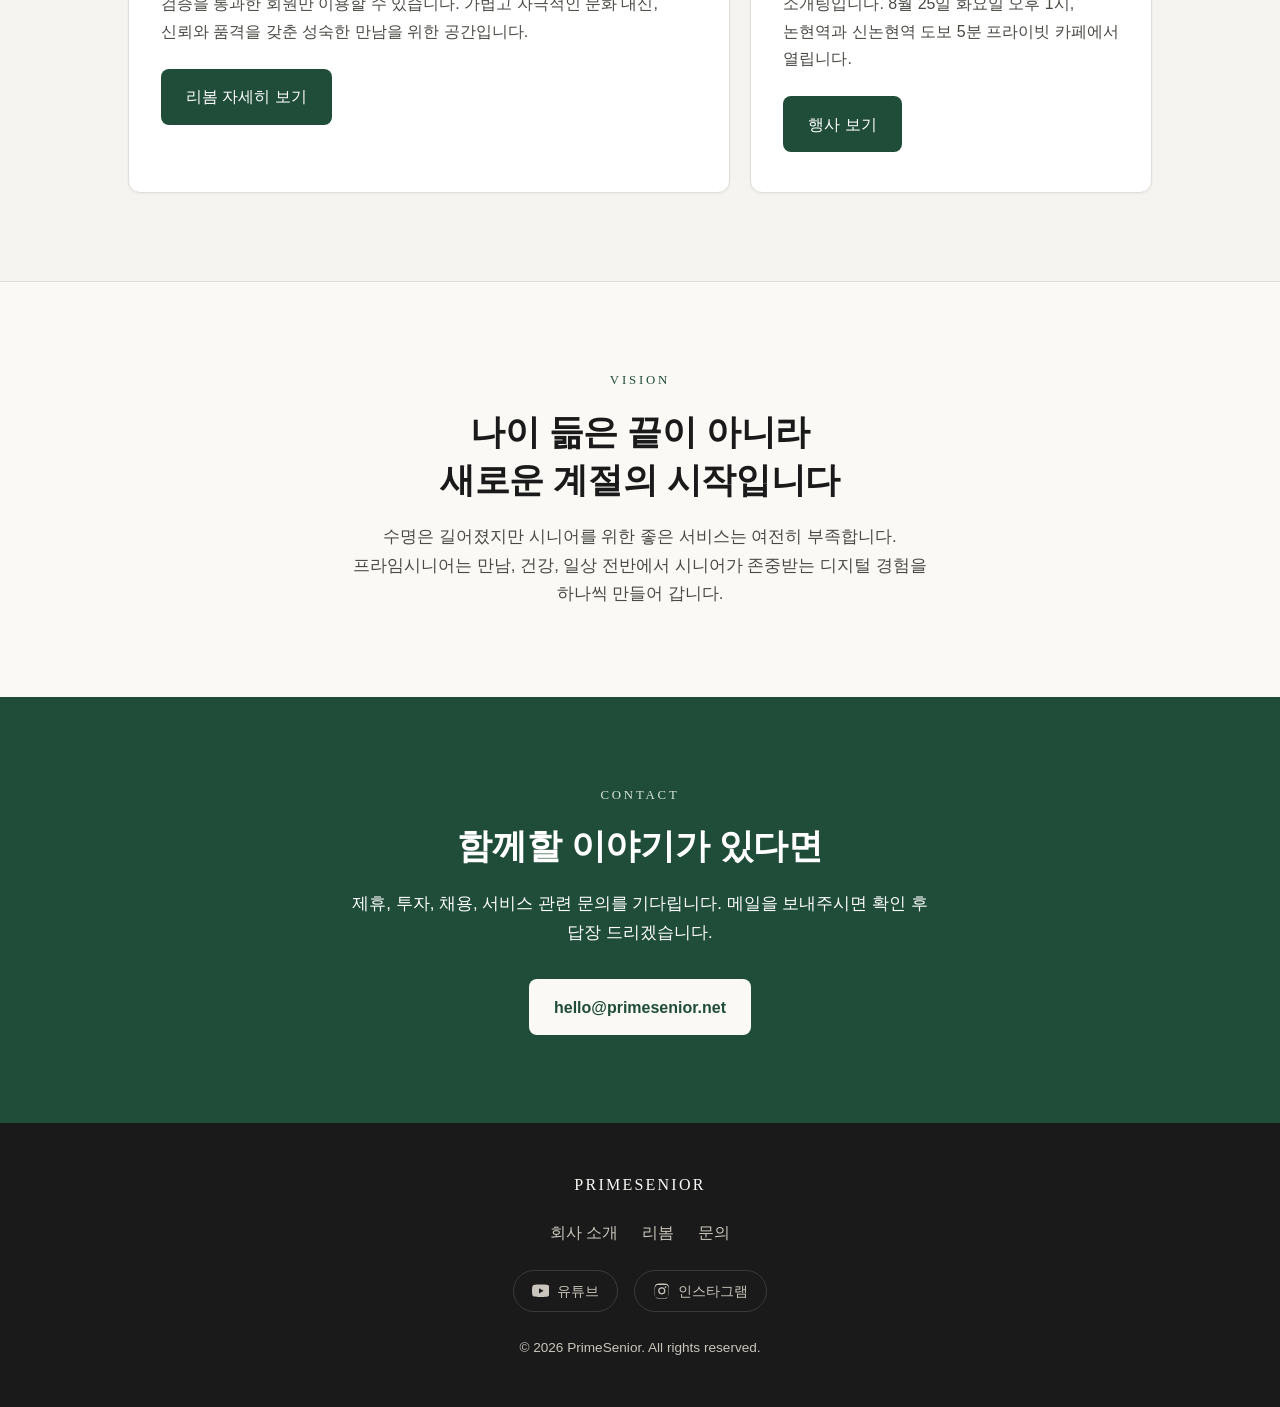
==== commit 80ea3606: "Update rotation event: new facts from Karrot post, design polish, main page card Co-Authored-By: Cla" ====
--- a/index.html
+++ b/index.html
@@ -86,13 +86,16 @@
           </p>
           <a class="btn btn-primary" href="/rebom">리봄 자세히 보기</a>
         </article>
-        <article class="service service-upcoming">
+        <article class="service">
           <p class="service-tag">다음 서비스</p>
-          <h3>준비 중입니다</h3>
+          <h3>로테이션 소개팅 <span class="service-en">VOL. 1</span></h3>
+          <p class="service-tagline">가을을 함께 맞이할 사람</p>
           <p>
-            시니어의 일상을 더 안전하고 풍요롭게 만들 다음 서비스를 준비하고 있습니다.
-            소식이 궁금하시면 문의 메일로 연락처를 남겨주세요.
+            50대와 60대 여덟 분이 모여 네 분과 15분씩 마주 앉아 이야기 나누는
+            4대 4 소규모 소개팅입니다. 8월 25일 화요일 오후 1시,
+            논현역과 신논현역 도보 5분 프라이빗 카페에서 열립니다.
           </p>
+          <a class="btn btn-primary" href="/rebom/rotation">행사 보기</a>
         </article>
       </div>
     </section>
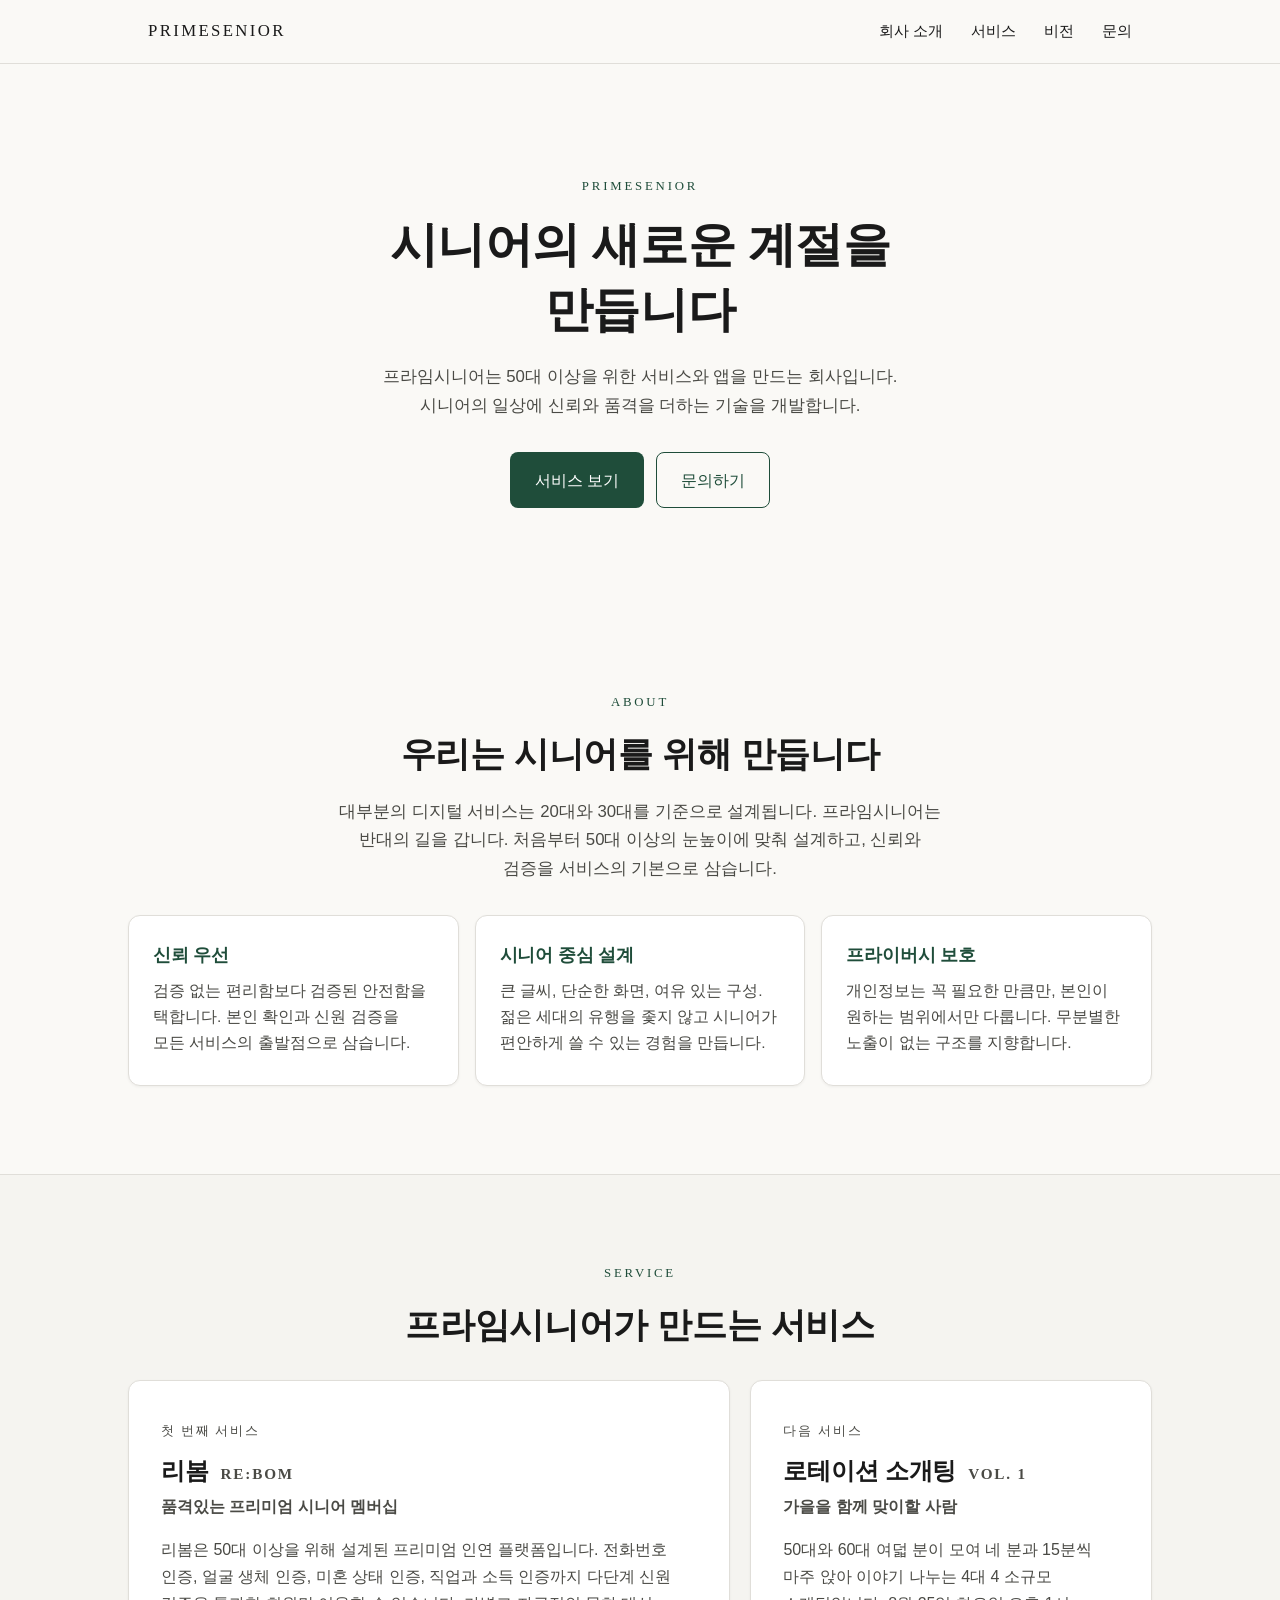
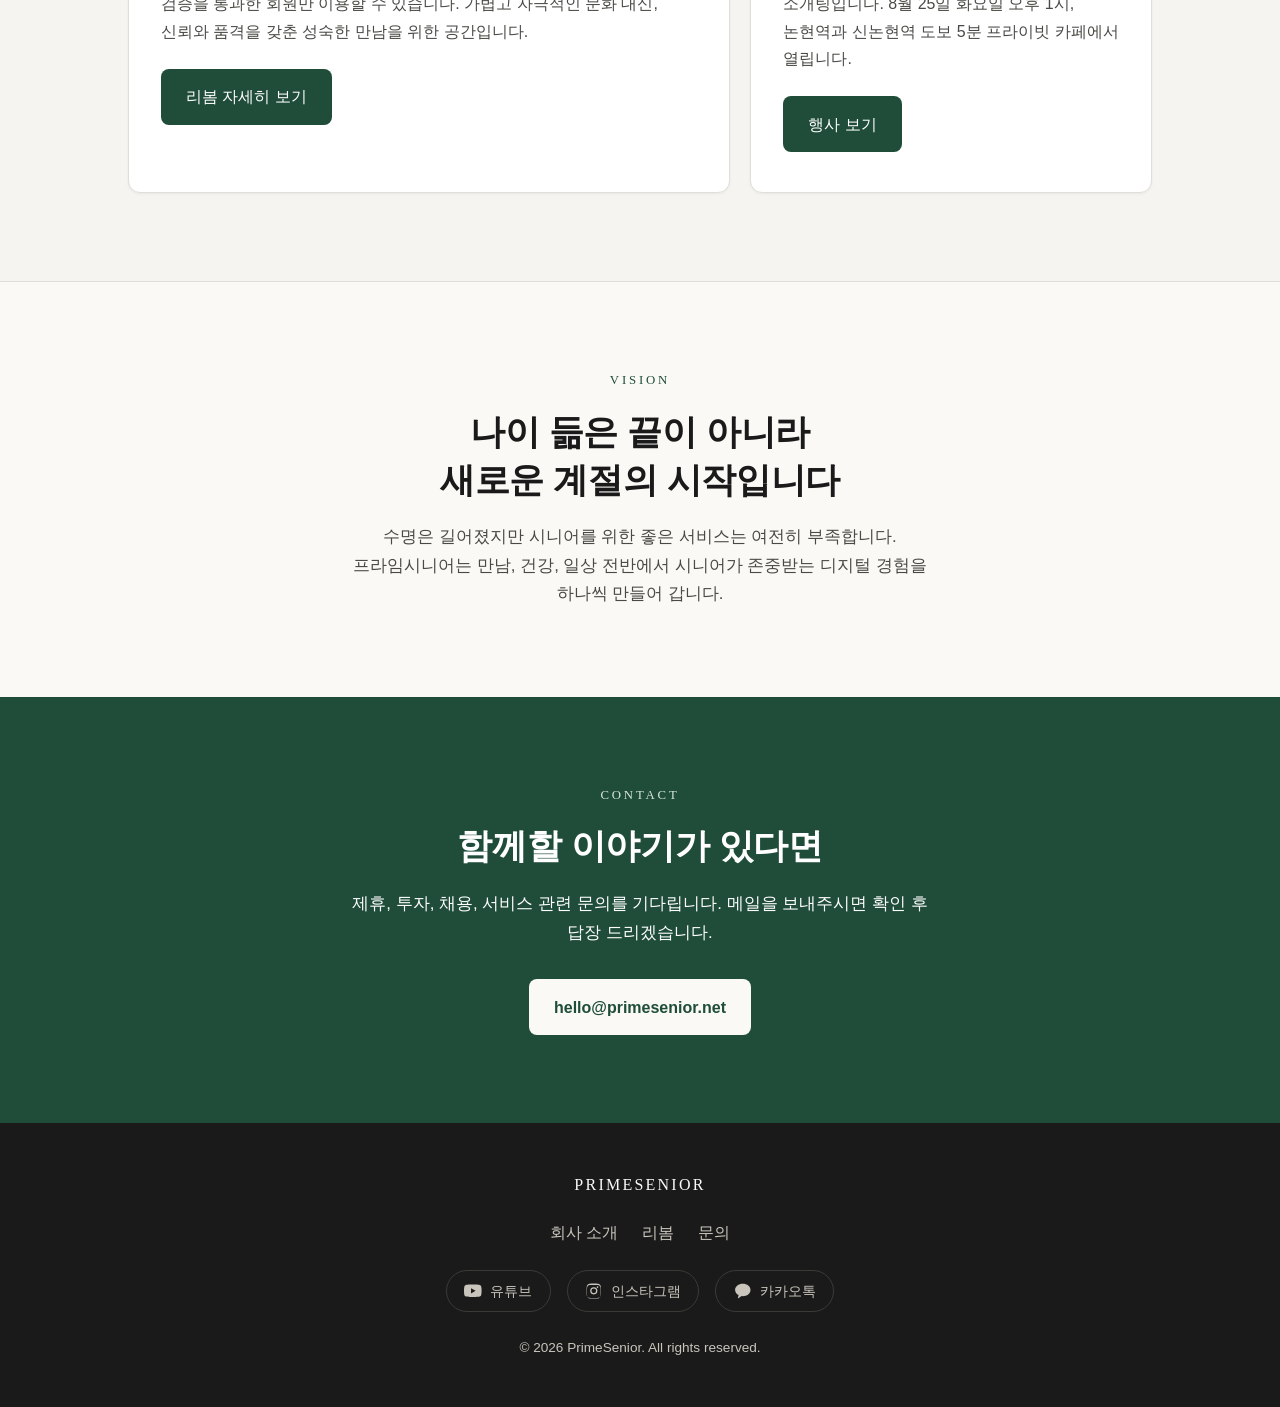
==== commit 6ef74b2e: "Add KakaoTalk open chat link to all footers Co-Authored-By: Claude Fable 5 <noreply@anthropic.com>" ====
--- a/index.html
+++ b/index.html
@@ -143,6 +143,12 @@
           <span>인스타그램</span>
         </a>
       </li>
+      <li>
+        <a href="https://open.kakao.com/o/sMoCZ6Ii" target="_blank" rel="noopener">
+          <svg class="social-icon" viewBox="0 0 24 24" aria-hidden="true" focusable="false"><path fill="currentColor" d="M12 2.5C6.2 2.5 1.5 6.2 1.5 10.8c0 2.9 1.9 5.5 4.8 7l-1 3.8c-.1.4.3.7.7.5l4.4-2.9c.5.1 1 .1 1.6.1 5.8 0 10.5-3.7 10.5-8.5S17.8 2.5 12 2.5z"/></svg>
+          <span>카카오톡</span>
+        </a>
+      </li>
     </ul>
     <p class="footer-copy">© 2026 PrimeSenior. All rights reserved.</p>
   </footer>
